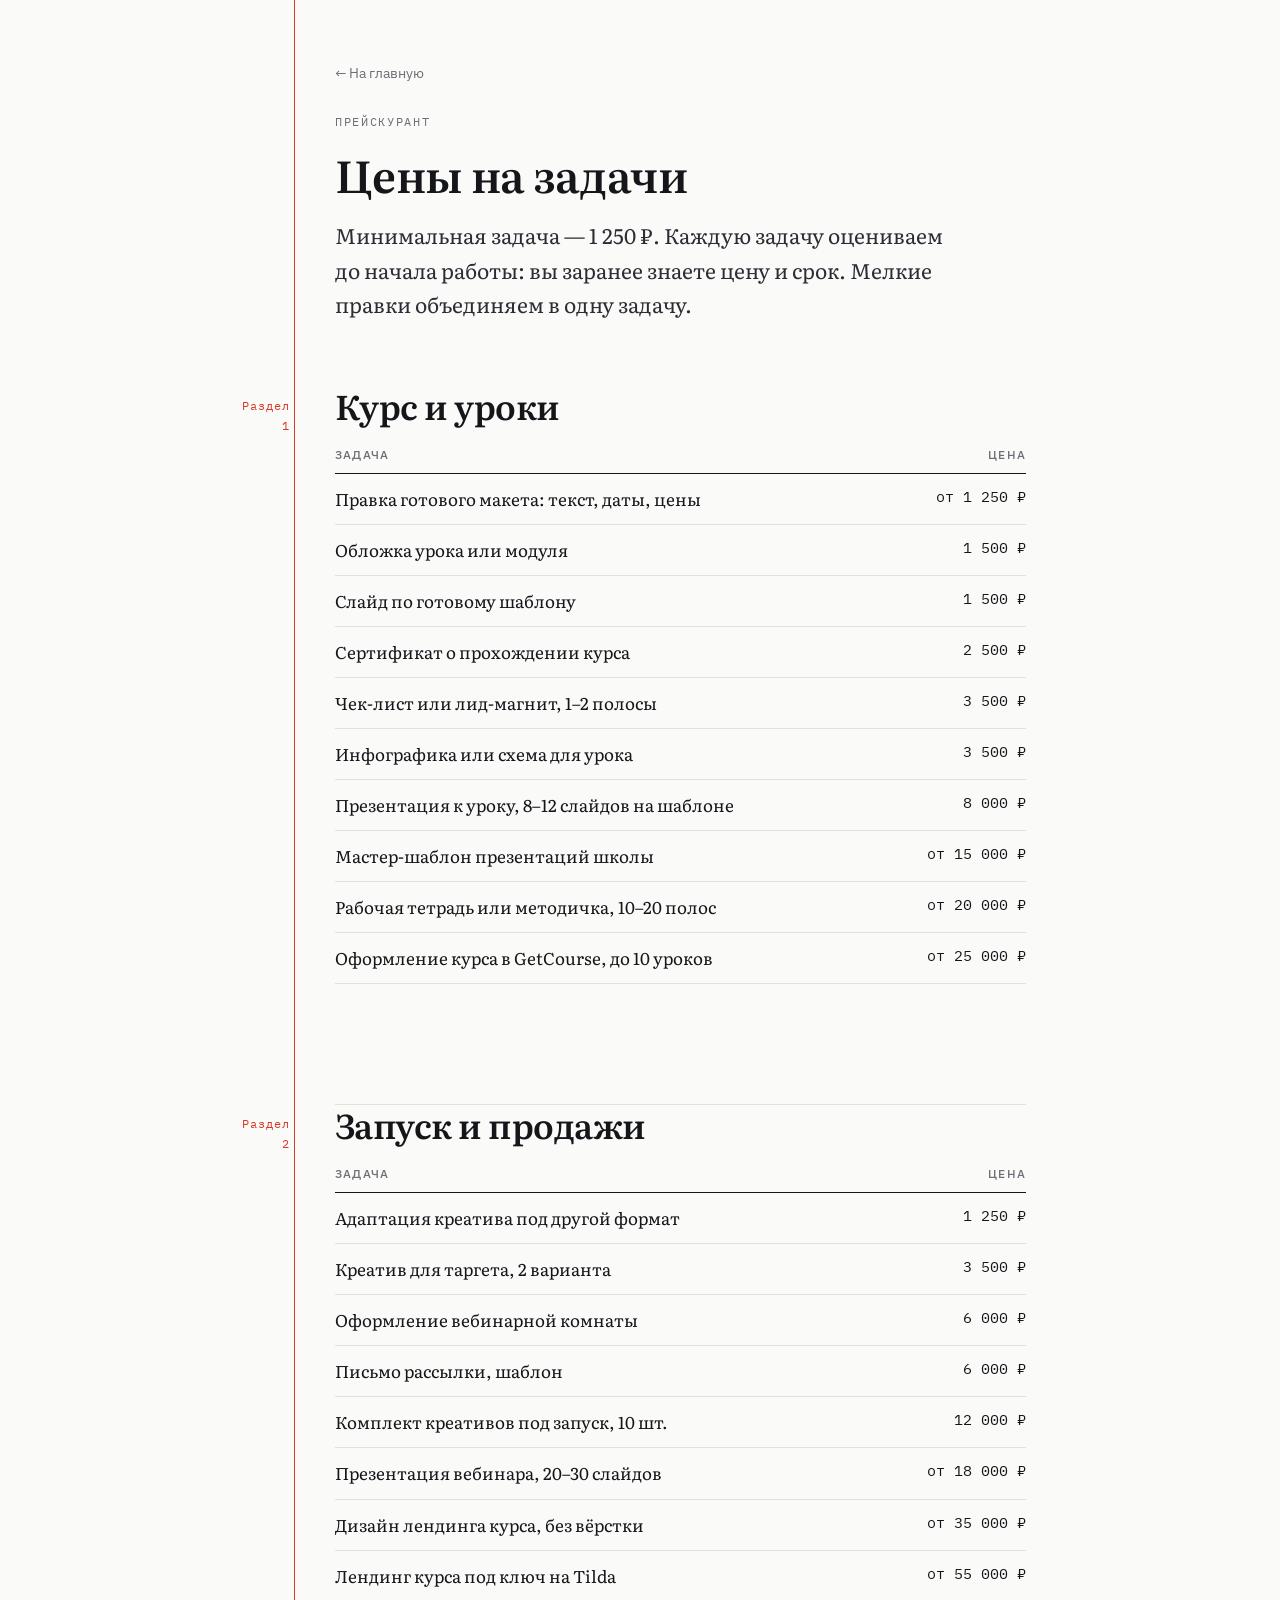
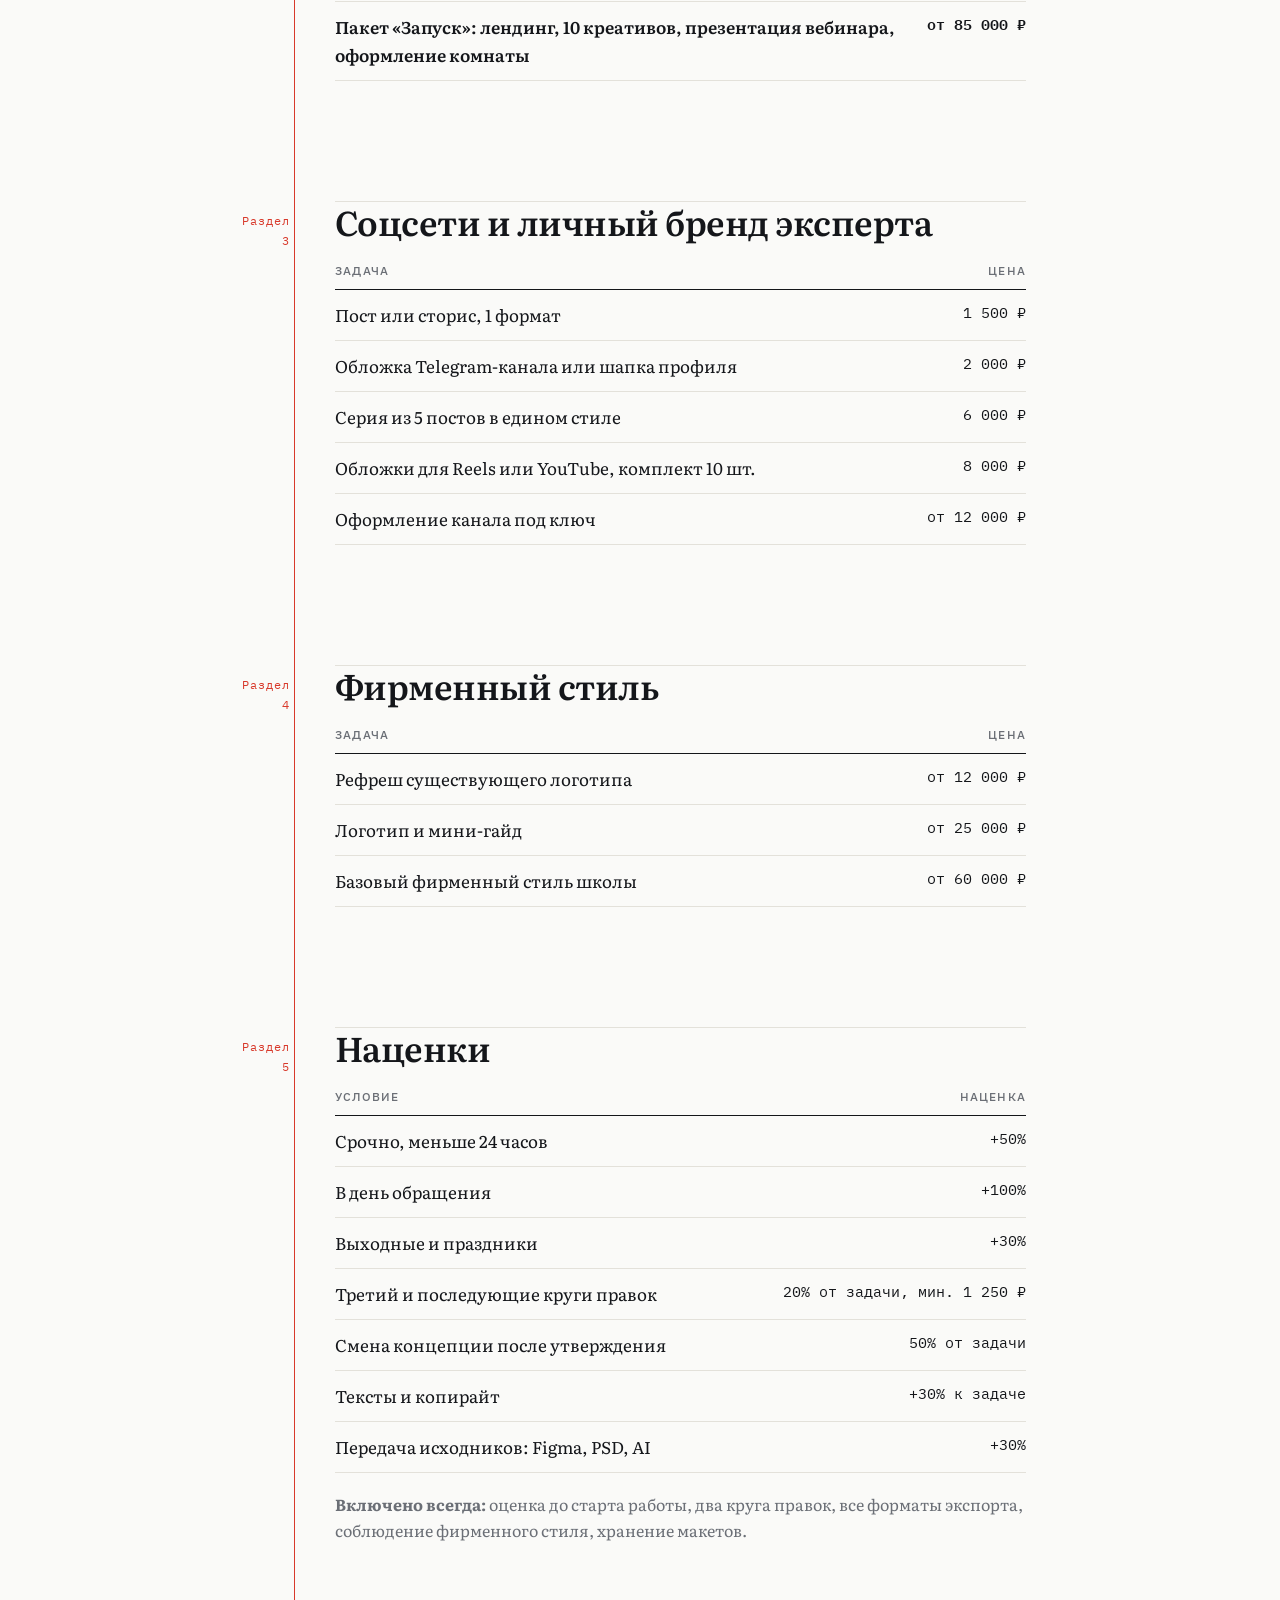
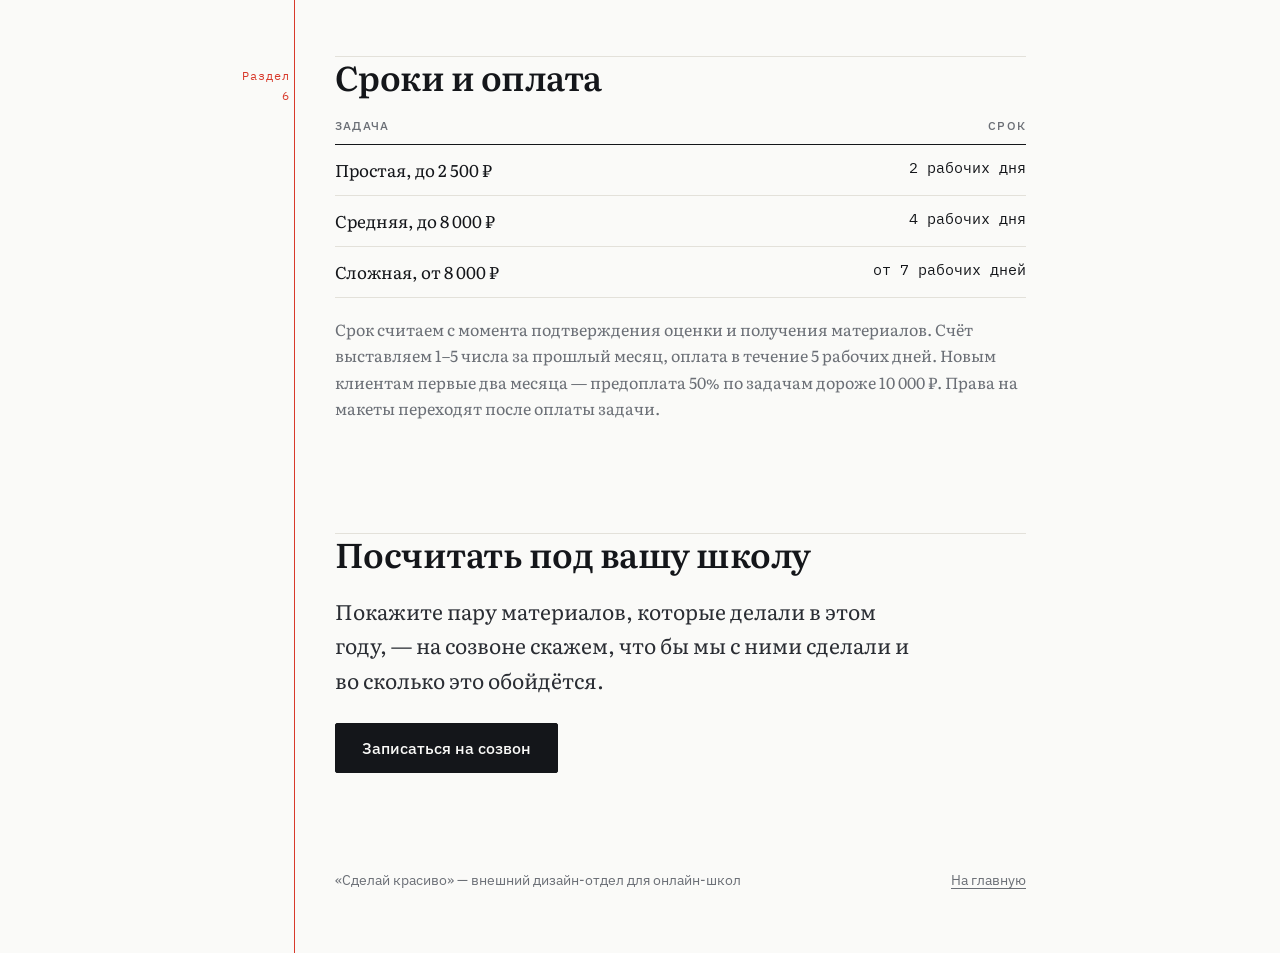
==== price.html @ 9205529d "Add files via upload" ====
<!DOCTYPE html>
<html lang="ru">
<head>
<meta charset="utf-8">
<meta name="viewport" content="width=device-width, initial-scale=1">
<title>Прейскурант — Сделай красиво</title>
<meta name="description" content="Цены на дизайн для онлайн-школ: уроки, презентации, креативы, лендинги, фирменный стиль. Задачи от 1250 ₽.">
<link rel="preconnect" href="https://fonts.googleapis.com">
<link rel="preconnect" href="https://fonts.gstatic.com" crossorigin>
<link href="https://fonts.googleapis.com/css2?family=Literata:opsz,wght@7..72,400;7..72,600&family=IBM+Plex+Mono:wght@400;500&family=IBM+Plex+Sans:wght@400;500&display=swap" rel="stylesheet">
<link rel="stylesheet" href="assets/css/style.css">
</head>
<body>

<main class="sheet">
<div class="sheet__inner">

  <header class="pricing-head">
    <a class="back" href="index.html">← На главную</a>
    <p class="eyebrow" style="margin-top:26px">Прейскурант</p>
    <h1 style="font-size:clamp(30px,5vw,44px)">Цены на задачи</h1>
    <p class="lead" style="max-width:52ch;margin-top:18px">
      Минимальная задача — 1 250 ₽. Каждую задачу оцениваем до начала работы:
      вы заранее знаете цену и срок. Мелкие правки объединяем в одну задачу.
    </p>
  </header>

  <section class="chapter">
    <div class="chapter__num">Раздел 1</div>
    <div class="chapter__head"><h2>Курс и уроки</h2></div>
    <table class="tbl">
      <thead><tr><th>Задача</th><th>Цена</th></tr></thead>
      <tbody>
        <tr><td>Правка готового макета: текст, даты, цены</td><td>от 1 250 ₽</td></tr>
        <tr><td>Обложка урока или модуля</td><td>1 500 ₽</td></tr>
        <tr><td>Слайд по готовому шаблону</td><td>1 500 ₽</td></tr>
        <tr><td>Сертификат о прохождении курса</td><td>2 500 ₽</td></tr>
        <tr><td>Чек-лист или лид-магнит, 1–2 полосы</td><td>3 500 ₽</td></tr>
        <tr><td>Инфографика или схема для урока</td><td>3 500 ₽</td></tr>
        <tr><td>Презентация к уроку, 8–12 слайдов на шаблоне</td><td>8 000 ₽</td></tr>
        <tr><td>Мастер-шаблон презентаций школы</td><td>от 15 000 ₽</td></tr>
        <tr><td>Рабочая тетрадь или методичка, 10–20 полос</td><td>от 20 000 ₽</td></tr>
        <tr><td>Оформление курса в GetCourse, до 10 уроков</td><td>от 25 000 ₽</td></tr>
      </tbody>
    </table>
  </section>

  <section class="chapter">
    <div class="chapter__num">Раздел 2</div>
    <div class="chapter__head"><h2>Запуск и продажи</h2></div>
    <table class="tbl">
      <thead><tr><th>Задача</th><th>Цена</th></tr></thead>
      <tbody>
        <tr><td>Адаптация креатива под другой формат</td><td>1 250 ₽</td></tr>
        <tr><td>Креатив для таргета, 2 варианта</td><td>3 500 ₽</td></tr>
        <tr><td>Оформление вебинарной комнаты</td><td>6 000 ₽</td></tr>
        <tr><td>Письмо рассылки, шаблон</td><td>6 000 ₽</td></tr>
        <tr><td>Комплект креативов под запуск, 10 шт.</td><td>12 000 ₽</td></tr>
        <tr><td>Презентация вебинара, 20–30 слайдов</td><td>от 18 000 ₽</td></tr>
        <tr><td>Дизайн лендинга курса, без вёрстки</td><td>от 35 000 ₽</td></tr>
        <tr><td>Лендинг курса под ключ на Tilda</td><td>от 55 000 ₽</td></tr>
        <tr class="accent"><td>Пакет «Запуск»: лендинг, 10 креативов, презентация вебинара, оформление комнаты</td><td>от 85 000 ₽</td></tr>
      </tbody>
    </table>
  </section>

  <section class="chapter">
    <div class="chapter__num">Раздел 3</div>
    <div class="chapter__head"><h2>Соцсети и личный бренд эксперта</h2></div>
    <table class="tbl">
      <thead><tr><th>Задача</th><th>Цена</th></tr></thead>
      <tbody>
        <tr><td>Пост или сторис, 1 формат</td><td>1 500 ₽</td></tr>
        <tr><td>Обложка Telegram-канала или шапка профиля</td><td>2 000 ₽</td></tr>
        <tr><td>Серия из 5 постов в едином стиле</td><td>6 000 ₽</td></tr>
        <tr><td>Обложки для Reels или YouTube, комплект 10 шт.</td><td>8 000 ₽</td></tr>
        <tr><td>Оформление канала под ключ</td><td>от 12 000 ₽</td></tr>
      </tbody>
    </table>
  </section>

  <section class="chapter">
    <div class="chapter__num">Раздел 4</div>
    <div class="chapter__head"><h2>Фирменный стиль</h2></div>
    <table class="tbl">
      <thead><tr><th>Задача</th><th>Цена</th></tr></thead>
      <tbody>
        <tr><td>Рефреш существующего логотипа</td><td>от 12 000 ₽</td></tr>
        <tr><td>Логотип и мини-гайд</td><td>от 25 000 ₽</td></tr>
        <tr><td>Базовый фирменный стиль школы</td><td>от 60 000 ₽</td></tr>
      </tbody>
    </table>
  </section>

  <section class="chapter">
    <div class="chapter__num">Раздел 5</div>
    <div class="chapter__head"><h2>Наценки</h2></div>
    <table class="tbl">
      <thead><tr><th>Условие</th><th>Наценка</th></tr></thead>
      <tbody>
        <tr><td>Срочно, меньше 24 часов</td><td>+50%</td></tr>
        <tr><td>В день обращения</td><td>+100%</td></tr>
        <tr><td>Выходные и праздники</td><td>+30%</td></tr>
        <tr><td>Третий и последующие круги правок</td><td>20% от задачи, мин. 1 250 ₽</td></tr>
        <tr><td>Смена концепции после утверждения</td><td>50% от задачи</td></tr>
        <tr><td>Тексты и копирайт</td><td>+30% к задаче</td></tr>
        <tr><td>Передача исходников: Figma, PSD, AI</td><td>+30%</td></tr>
      </tbody>
    </table>
    <p class="price-note" style="margin-top:18px">
      <strong>Включено всегда:</strong> оценка до старта работы, два круга правок,
      все форматы экспорта, соблюдение фирменного стиля, хранение макетов.
    </p>
  </section>

  <section class="chapter">
    <div class="chapter__num">Раздел 6</div>
    <div class="chapter__head"><h2>Сроки и оплата</h2></div>
    <table class="tbl">
      <thead><tr><th>Задача</th><th>Срок</th></tr></thead>
      <tbody>
        <tr><td>Простая, до 2 500 ₽</td><td>2 рабочих дня</td></tr>
        <tr><td>Средняя, до 8 000 ₽</td><td>4 рабочих дня</td></tr>
        <tr><td>Сложная, от 8 000 ₽</td><td>от 7 рабочих дней</td></tr>
      </tbody>
    </table>
    <p class="price-note" style="margin-top:18px">
      Срок считаем с момента подтверждения оценки и получения материалов.
      Счёт выставляем 1–5 числа за прошлый месяц, оплата в течение 5 рабочих дней.
      Новым клиентам первые два месяца — предоплата 50% по задачам дороже 10 000 ₽.
      Права на макеты переходят после оплаты задачи.
    </p>
  </section>

  <section class="chapter">
    <div class="chapter__head">
      <h2>Посчитать под вашу школу</h2>
      <p class="lead" style="margin:16px 0 26px;max-width:48ch">
        Покажите пару материалов, которые делали в этом году, — на созвоне скажем,
        что бы мы с ними сделали и во сколько это обойдётся.
      </p>
      <a class="btn" href="index.html#zapis">Записаться на созвон</a>
    </div>
  </section>

  <footer class="foot">
    <span>«Сделай красиво» — внешний дизайн-отдел для онлайн-школ</span>
    <span><a href="index.html">На главную</a></span>
  </footer>

</div>
</main>

<script src="assets/js/main.js"></script>
</body>
</html>
---- assets/css/style.css ----
/* «Сделай красиво» — внешний дизайн-отдел для онлайн-школ
   Визуальная идея: рабочая тетрадь. Красное поле слева, номера глав на полях,
   синяя ручка как акцент. Читается сверху вниз, как книжка. */

:root {
  --paper:      #FAFAF8;
  --paper-alt:  #F2F1EC;
  --ink:        #14161A;
  --graphite:   #6B6F76;
  --pen:        #1E3AD6;
  --margin-red: #D8392B;
  --rule:       #E3E1DA;

  --measure: 820px;
  --gutter: 64px;

  --f-book: "Literata", Georgia, "Times New Roman", serif;
  --f-ui:   "IBM Plex Sans", -apple-system, "Segoe UI", Roboto, sans-serif;
  --f-mono: "IBM Plex Mono", ui-monospace, "Courier New", monospace;
}

*, *::before, *::after { box-sizing: border-box; }

html { scroll-behavior: smooth; }

body {
  margin: 0;
  background: var(--paper);
  color: var(--ink);
  font-family: var(--f-book);
  font-size: 18px;
  line-height: 1.65;
  -webkit-font-smoothing: antialiased;
}

img { max-width: 100%; display: block; }

a { color: var(--pen); text-underline-offset: 3px; }

/* ---------- Каркас: поле тетради ---------- */

.wrap {
  max-width: var(--measure);
  margin: 0 auto;
  padding: 0 24px;
}

.sheet {
  max-width: var(--measure);
  margin: 0 auto;
  padding-left: var(--gutter);
  padding-right: 24px;
}

.sheet__inner {
  border-left: 1px solid var(--margin-red);
  padding: 0 0 0 40px;
  position: relative;
}

.chapter { padding: 56px 0; position: relative; }
.chapter + .chapter .chapter__head { border-top: 1px solid var(--rule); padding-top: 0; }

.chapter__num {
  position: absolute;
  left: -105px;
  width: 60px;
  text-align: right;
  font-family: var(--f-mono);
  font-size: 12px;
  letter-spacing: .08em;
  color: var(--margin-red);
  padding-top: 10px;
}

/* ---------- Типографика ---------- */

h1, h2, h3 { font-weight: 600; line-height: 1.15; margin: 0; letter-spacing: -.015em; }

h1 { font-size: clamp(34px, 6vw, 54px); }
h2 { font-size: clamp(26px, 4vw, 34px); margin-bottom: 20px; }
h3 { font-size: 20px; margin-bottom: 6px; }

p { margin: 0 0 16px; }
p:last-child { margin-bottom: 0; }

.eyebrow {
  font-family: var(--f-mono);
  font-size: 12px;
  letter-spacing: .14em;
  text-transform: uppercase;
  color: var(--graphite);
  margin: 0 0 18px;
}

.lead { font-size: 21px; color: #2A2D33; }
.muted { color: var(--graphite); }
.small { font-size: 15px; }

.pen { color: var(--pen); }

/* подчёркивание «от руки» */
.underline {
  background-image: linear-gradient(transparent 62%, rgba(30,58,214,.22) 62%, rgba(30,58,214,.22) 92%, transparent 92%);
  padding: 0 2px;
}

/* ---------- Обложка ---------- */

.cover { padding: 84px 0 64px; }

.cover h1 { margin-bottom: 24px; max-width: 19ch; }
.cover .lead { max-width: 46ch; margin-bottom: 32px; }

.stamp {
  display: inline-block;
  font-family: var(--f-ui);
  font-size: 14px;
  font-weight: 500;
  color: var(--margin-red);
  border: 1px solid var(--margin-red);
  border-radius: 2px;
  padding: 6px 12px;
  transform: rotate(-1.2deg);
  margin-bottom: 28px;
}

.cover__actions { display: flex; flex-wrap: wrap; gap: 14px; align-items: center; }

/* ---------- Кнопки ---------- */

.btn {
  display: inline-block;
  font-family: var(--f-ui);
  font-size: 16px;
  font-weight: 500;
  line-height: 1;
  padding: 16px 26px;
  border-radius: 2px;
  border: 1px solid var(--ink);
  background: var(--ink);
  color: var(--paper);
  text-decoration: none;
  cursor: pointer;
  transition: transform .12s ease, background .12s ease, color .12s ease;
}
.btn:hover { transform: translateY(-1px); background: var(--pen); border-color: var(--pen); }

.btn--ghost { background: transparent; color: var(--ink); border-color: var(--rule); }
.btn--ghost:hover { background: transparent; color: var(--pen); border-color: var(--pen); }

.btn--wide { width: 100%; text-align: center; }

/* ---------- Боль ---------- */

.pains { list-style: none; margin: 0; padding: 0; }
.pains li {
  padding: 14px 0 14px 30px;
  border-bottom: 1px solid var(--rule);
  position: relative;
  font-size: 19px;
}
.pains li::before {
  content: "—";
  position: absolute;
  left: 0;
  color: var(--margin-red);
}
.pains li:last-child { border-bottom: none; }

.aside {
  margin-top: 28px;
  padding: 20px 22px;
  background: var(--paper-alt);
  border-radius: 3px;
  font-size: 17px;
}

/* ---------- Как работаем ---------- */

.steps { list-style: none; margin: 0; padding: 0; counter-reset: s; }
.steps li {
  counter-increment: s;
  position: relative;
  padding: 0 0 26px 46px;
}
.steps li::before {
  content: counter(s);
  position: absolute;
  left: 0;
  top: 1px;
  width: 28px; height: 28px;
  border: 1px solid var(--pen);
  border-radius: 50%;
  color: var(--pen);
  font-family: var(--f-mono);
  font-size: 13px;
  display: grid;
  place-items: center;
}
.steps li:last-child { padding-bottom: 0; }
.steps p { font-size: 17px; color: var(--graphite); margin: 0; }

/* ---------- Что делаем ---------- */

.cols { display: grid; grid-template-columns: repeat(2, 1fr); gap: 28px 36px; }
.cols h3 { font-family: var(--f-ui); font-size: 15px; letter-spacing: .02em; text-transform: uppercase; color: var(--margin-red); margin-bottom: 8px; }
.cols p { font-size: 17px; color: #33363C; }

/* ---------- Кейсы ---------- */

.cases { display: grid; grid-template-columns: repeat(3, 1fr); gap: 22px; }
.case {
  border: 1px solid var(--rule);
  border-radius: 3px;
  overflow: hidden;
  background: #fff;
}
.case__img {
  aspect-ratio: 4 / 3;
  background: var(--paper-alt);
  display: grid;
  place-items: center;
  color: var(--graphite);
  font-family: var(--f-mono);
  font-size: 11px;
  letter-spacing: .1em;
}
.case__body { padding: 16px 18px 20px; }
.case__body h3 { font-size: 17px; }
.case__body p { font-size: 15px; color: var(--graphite); margin: 0; }

/* ---------- Цены ---------- */

.price-list { margin: 0 0 26px; padding: 0; list-style: none; }
.price-list li {
  display: flex;
  align-items: baseline;
  gap: 10px;
  padding: 12px 0;
  border-bottom: 1px dotted var(--rule);
  font-size: 18px;
}
.price-list .dots { flex: 1; border-bottom: 1px dotted #C9C7C0; transform: translateY(-4px); }
.price-list .val { font-family: var(--f-mono); font-size: 15px; white-space: nowrap; }

.price-note { font-size: 16px; color: var(--graphite); margin-bottom: 24px; }

/* ---------- Форма ---------- */

.form { max-width: 520px; }
.field { margin-bottom: 18px; }
.field label {
  display: block;
  font-family: var(--f-ui);
  font-size: 13px;
  letter-spacing: .04em;
  text-transform: uppercase;
  color: var(--graphite);
  margin-bottom: 6px;
}
.field input, .field textarea {
  width: 100%;
  font-family: var(--f-book);
  font-size: 17px;
  color: var(--ink);
  background: transparent;
  border: none;
  border-bottom: 1px solid #C9C7C0;
  padding: 8px 2px;
  border-radius: 0;
}
.field textarea { resize: vertical; min-height: 76px; }
.field input:focus, .field textarea:focus {
  outline: none;
  border-bottom-color: var(--pen);
}

.form__note { font-size: 15px; color: var(--graphite); margin-top: 14px; }
.form__status { font-size: 16px; margin-top: 14px; min-height: 24px; }
.form__status.is-ok { color: var(--pen); }
.form__status.is-err { color: var(--margin-red); }

/* ---------- Подвал ---------- */

.foot {
  padding: 40px 0 60px;
  font-family: var(--f-ui);
  font-size: 14px;
  color: var(--graphite);
  display: flex;
  flex-wrap: wrap;
  gap: 16px;
  justify-content: space-between;
}
.foot a { color: var(--graphite); }

/* ---------- Страница прайса ---------- */

.back {
  font-family: var(--f-ui);
  font-size: 14px;
  text-decoration: none;
  color: var(--graphite);
}
.back:hover { color: var(--pen); }

.pricing-head { padding: 56px 0 8px; }

.tbl { width: 100%; border-collapse: collapse; margin-bottom: 8px; }
.tbl th {
  text-align: left;
  font-family: var(--f-ui);
  font-size: 12px;
  letter-spacing: .1em;
  text-transform: uppercase;
  color: var(--graphite);
  font-weight: 500;
  padding: 0 0 8px;
  border-bottom: 1px solid var(--ink);
}
.tbl th:last-child, .tbl td:last-child { text-align: right; white-space: nowrap; }
.tbl td {
  padding: 11px 0;
  border-bottom: 1px solid var(--rule);
  font-size: 17px;
  vertical-align: top;
}
.tbl td:last-child { font-family: var(--f-mono); font-size: 15px; padding-left: 20px; }
.tbl tr.accent td { font-weight: 600; }

/* ---------- Появление при прокрутке ---------- */

.reveal { opacity: 0; transform: translateY(14px); transition: opacity .5s ease, transform .5s ease; }
.reveal.is-in { opacity: 1; transform: none; }

/* ---------- Адаптив ---------- */

@media (max-width: 760px) {
  body { font-size: 17px; }
  .sheet { padding-left: 20px; padding-right: 20px; }
  .sheet__inner { padding-left: 18px; }
  .chapter { padding: 40px 0; }
  .chapter__num { position: static; text-align: left; width: auto; padding: 0 0 10px; }
  .cols { grid-template-columns: 1fr; }
  .cases { grid-template-columns: 1fr; }
  .cover { padding: 56px 0 40px; }
  .cover h1 { max-width: none; }
  .btn { width: 100%; text-align: center; }
  .cover__actions { flex-direction: column; align-items: stretch; }
}

@media (prefers-reduced-motion: reduce) {
  html { scroll-behavior: auto; }
  .reveal { opacity: 1; transform: none; transition: none; }
  .btn { transition: none; }
}

:focus-visible { outline: 2px solid var(--pen); outline-offset: 3px; }
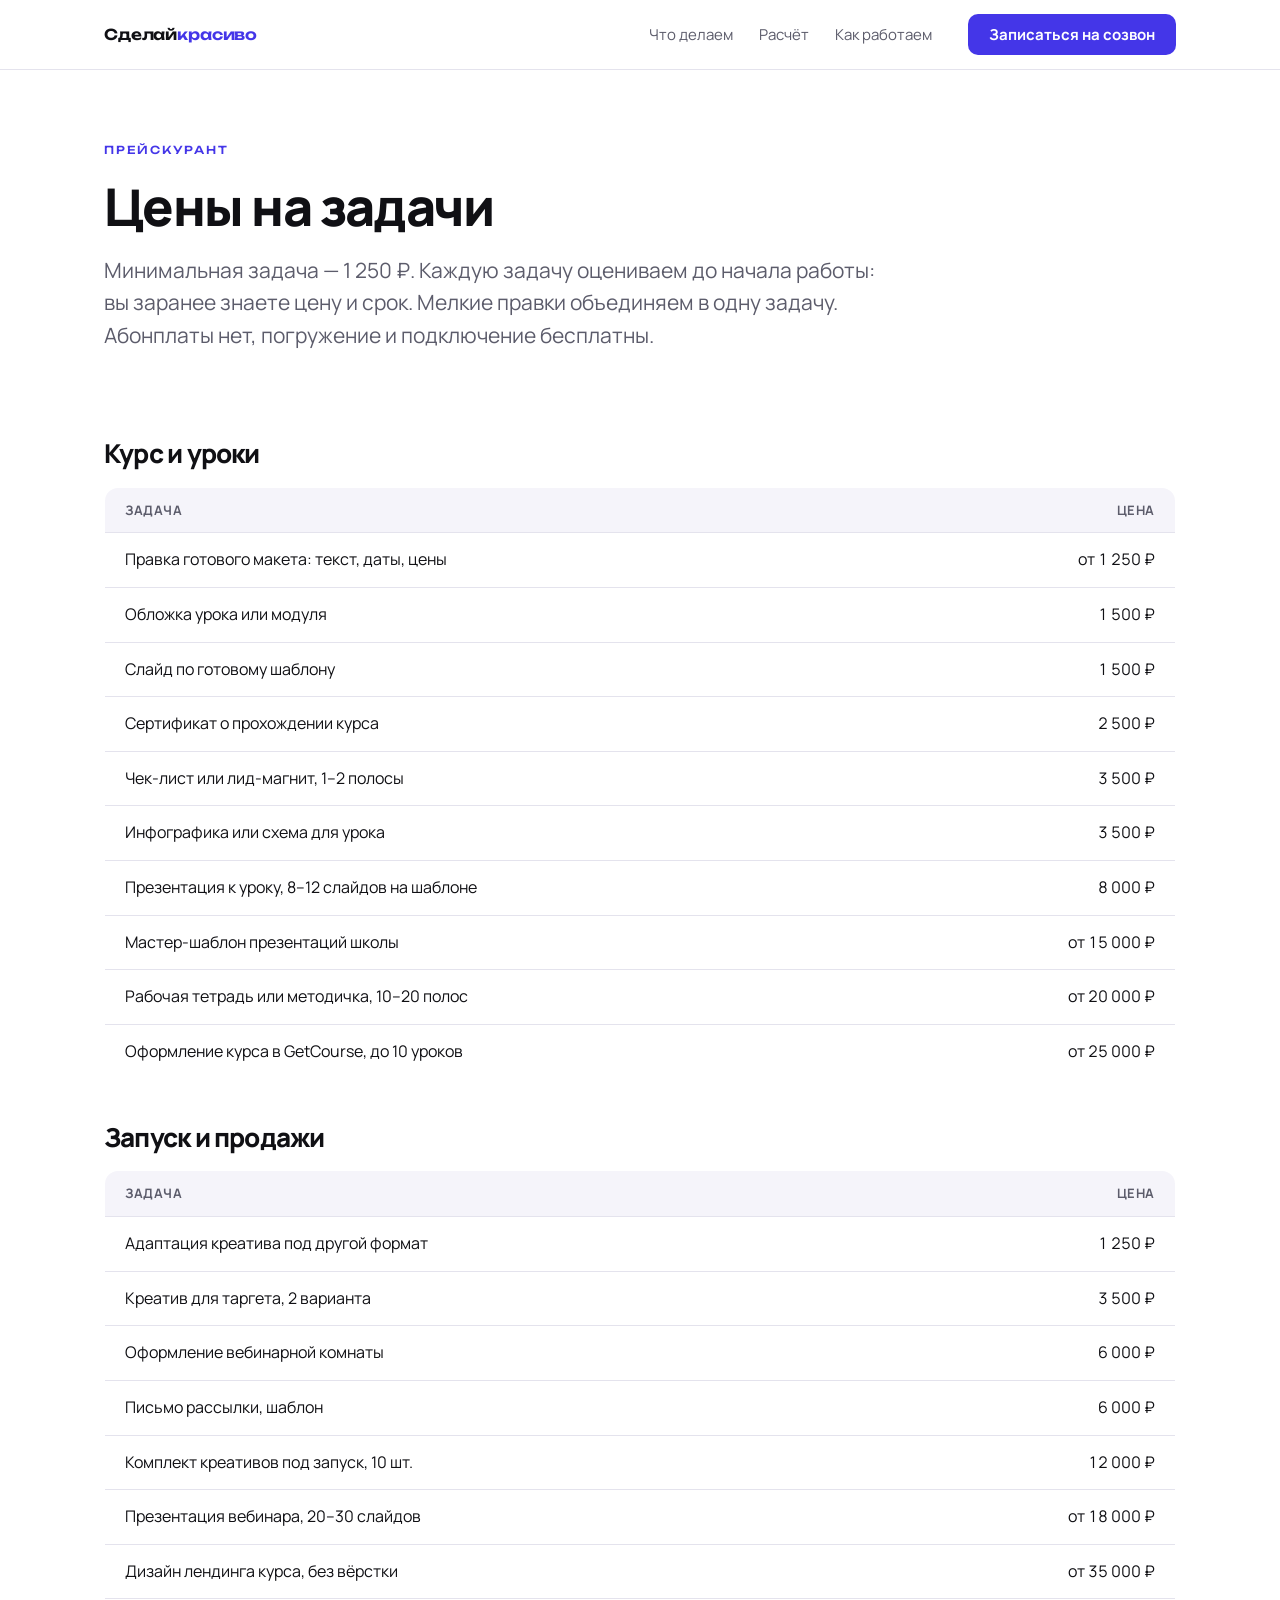
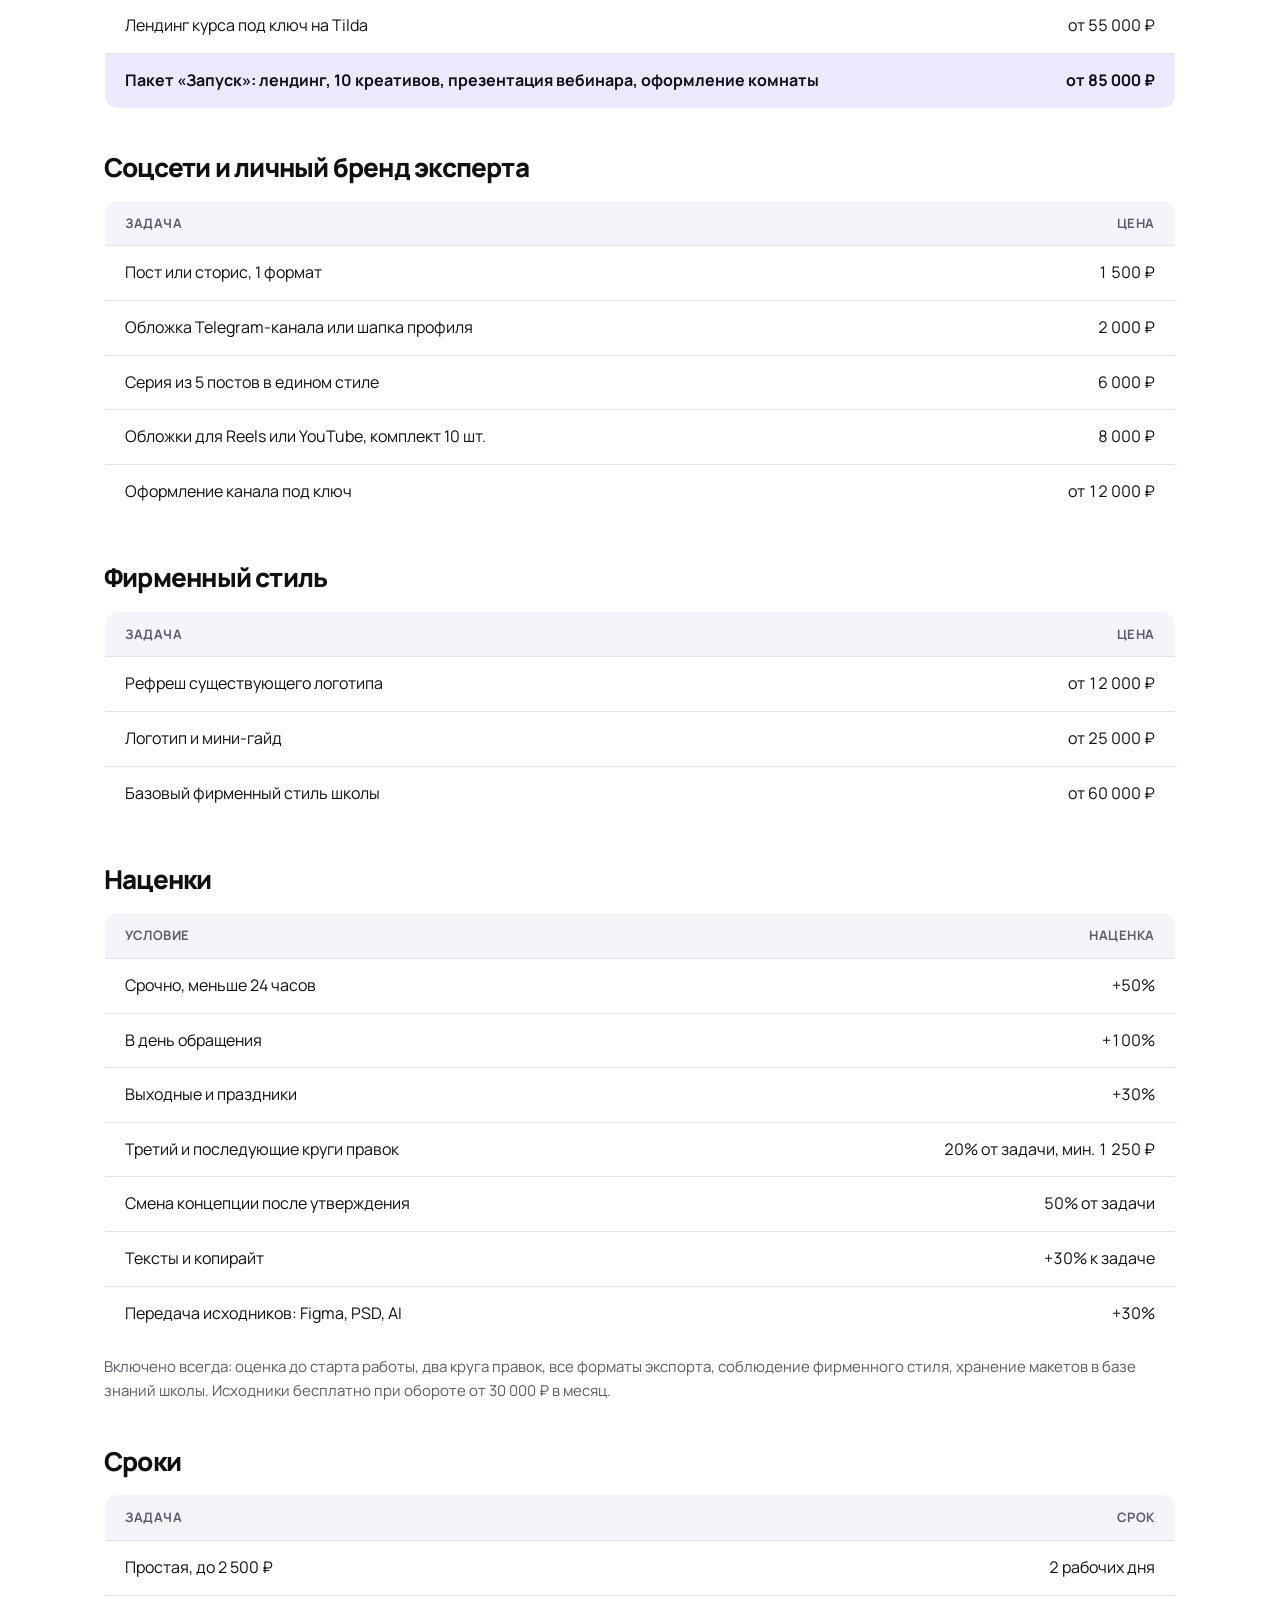
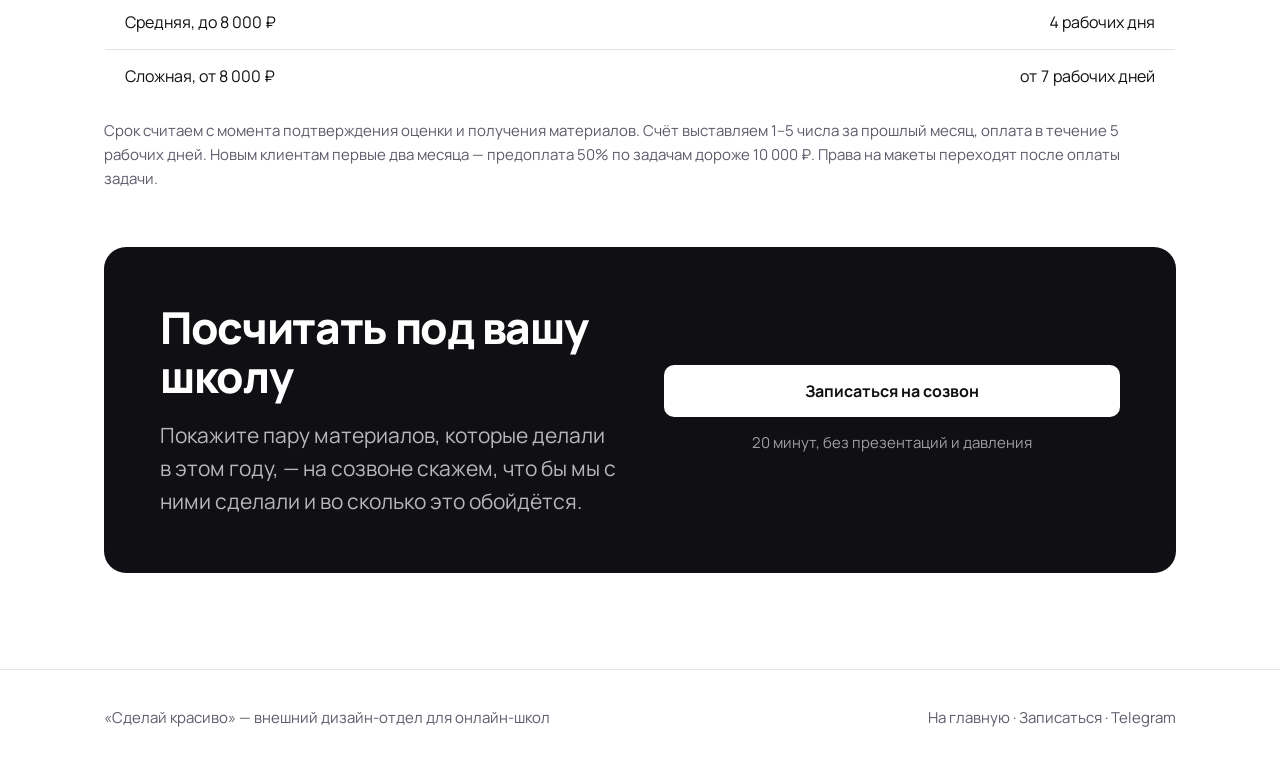
==== commit 49a07bb3: "Add files via upload" ====
--- a/price.html
+++ b/price.html
@@ -4,152 +4,173 @@
 <meta charset="utf-8">
 <meta name="viewport" content="width=device-width, initial-scale=1">
 <title>Прейскурант — Сделай красиво</title>
-<meta name="description" content="Цены на дизайн для онлайн-школ: уроки, презентации, креативы, лендинги, фирменный стиль. Задачи от 1250 ₽.">
+<meta name="description" content="Цены на дизайн для онлайн-школ: уроки и презентации, запуск и продажи, соцсети, фирменный стиль. Задачи от 1250 ₽, без абонплаты.">
+<meta name="theme-color" content="#4436E8">
 <link rel="preconnect" href="https://fonts.googleapis.com">
 <link rel="preconnect" href="https://fonts.gstatic.com" crossorigin>
-<link href="https://fonts.googleapis.com/css2?family=Literata:opsz,wght@7..72,400;7..72,600&family=IBM+Plex+Mono:wght@400;500&family=IBM+Plex+Sans:wght@400;500&display=swap" rel="stylesheet">
+<link href="https://fonts.googleapis.com/css2?family=Manrope:wght@400;500;700;800&family=Unbounded:wght@500;600&display=swap" rel="stylesheet">
 <link rel="stylesheet" href="assets/css/style.css">
 </head>
 <body>
 
-<main class="sheet">
-<div class="sheet__inner">
+<nav class="nav">
+  <div class="nav__in">
+    <a class="logo" href="index.html">Сделай<span>красиво</span></a>
+    <div class="nav__links">
+      <a href="index.html#chto">Что делаем</a>
+      <a href="index.html#raschet">Расчёт</a>
+      <a href="index.html#kak">Как работаем</a>
+    </div>
+    <a class="btn btn--sm" href="index.html#zayavka">Записаться на созвон</a>
+  </div>
+</nav>
 
-  <header class="pricing-head">
-    <a class="back" href="index.html">← На главную</a>
-    <p class="eyebrow" style="margin-top:26px">Прейскурант</p>
-    <h1 style="font-size:clamp(30px,5vw,44px)">Цены на задачи</h1>
-    <p class="lead" style="max-width:52ch;margin-top:18px">
-      Минимальная задача — 1 250 ₽. Каждую задачу оцениваем до начала работы:
-      вы заранее знаете цену и срок. Мелкие правки объединяем в одну задачу.
+<header class="pricing-hero">
+  <div class="wrap">
+    <span class="eyebrow">Прейскурант</span>
+    <h1>Цены на задачи</h1>
+    <p class="lead" style="max-width:60ch">
+      Минимальная задача — 1 250 ₽. Каждую задачу оцениваем до начала работы: вы заранее
+      знаете цену и срок. Мелкие правки объединяем в одну задачу. Абонплаты нет,
+      погружение и подключение бесплатны.
     </p>
-  </header>
+  </div>
+</header>
 
-  <section class="chapter">
-    <div class="chapter__num">Раздел 1</div>
-    <div class="chapter__head"><h2>Курс и уроки</h2></div>
-    <table class="tbl">
-      <thead><tr><th>Задача</th><th>Цена</th></tr></thead>
-      <tbody>
-        <tr><td>Правка готового макета: текст, даты, цены</td><td>от 1 250 ₽</td></tr>
-        <tr><td>Обложка урока или модуля</td><td>1 500 ₽</td></tr>
-        <tr><td>Слайд по готовому шаблону</td><td>1 500 ₽</td></tr>
-        <tr><td>Сертификат о прохождении курса</td><td>2 500 ₽</td></tr>
-        <tr><td>Чек-лист или лид-магнит, 1–2 полосы</td><td>3 500 ₽</td></tr>
-        <tr><td>Инфографика или схема для урока</td><td>3 500 ₽</td></tr>
-        <tr><td>Презентация к уроку, 8–12 слайдов на шаблоне</td><td>8 000 ₽</td></tr>
-        <tr><td>Мастер-шаблон презентаций школы</td><td>от 15 000 ₽</td></tr>
-        <tr><td>Рабочая тетрадь или методичка, 10–20 полос</td><td>от 20 000 ₽</td></tr>
-        <tr><td>Оформление курса в GetCourse, до 10 уроков</td><td>от 25 000 ₽</td></tr>
-      </tbody>
-    </table>
-  </section>
+<main class="section" style="padding-top:48px">
+  <div class="wrap">
 
-  <section class="chapter">
-    <div class="chapter__num">Раздел 2</div>
-    <div class="chapter__head"><h2>Запуск и продажи</h2></div>
-    <table class="tbl">
-      <thead><tr><th>Задача</th><th>Цена</th></tr></thead>
-      <tbody>
-        <tr><td>Адаптация креатива под другой формат</td><td>1 250 ₽</td></tr>
-        <tr><td>Креатив для таргета, 2 варианта</td><td>3 500 ₽</td></tr>
-        <tr><td>Оформление вебинарной комнаты</td><td>6 000 ₽</td></tr>
-        <tr><td>Письмо рассылки, шаблон</td><td>6 000 ₽</td></tr>
-        <tr><td>Комплект креативов под запуск, 10 шт.</td><td>12 000 ₽</td></tr>
-        <tr><td>Презентация вебинара, 20–30 слайдов</td><td>от 18 000 ₽</td></tr>
-        <tr><td>Дизайн лендинга курса, без вёрстки</td><td>от 35 000 ₽</td></tr>
-        <tr><td>Лендинг курса под ключ на Tilda</td><td>от 55 000 ₽</td></tr>
-        <tr class="accent"><td>Пакет «Запуск»: лендинг, 10 креативов, презентация вебинара, оформление комнаты</td><td>от 85 000 ₽</td></tr>
-      </tbody>
-    </table>
-  </section>
+    <div class="tbl-block">
+      <h2>Курс и уроки</h2>
+      <table class="tbl">
+        <thead><tr><th>Задача</th><th>Цена</th></tr></thead>
+        <tbody>
+          <tr><td>Правка готового макета: текст, даты, цены</td><td>от 1 250 ₽</td></tr>
+          <tr><td>Обложка урока или модуля</td><td>1 500 ₽</td></tr>
+          <tr><td>Слайд по готовому шаблону</td><td>1 500 ₽</td></tr>
+          <tr><td>Сертификат о прохождении курса</td><td>2 500 ₽</td></tr>
+          <tr><td>Чек-лист или лид-магнит, 1–2 полосы</td><td>3 500 ₽</td></tr>
+          <tr><td>Инфографика или схема для урока</td><td>3 500 ₽</td></tr>
+          <tr><td>Презентация к уроку, 8–12 слайдов на шаблоне</td><td>8 000 ₽</td></tr>
+          <tr><td>Мастер-шаблон презентаций школы</td><td>от 15 000 ₽</td></tr>
+          <tr><td>Рабочая тетрадь или методичка, 10–20 полос</td><td>от 20 000 ₽</td></tr>
+          <tr><td>Оформление курса в GetCourse, до 10 уроков</td><td>от 25 000 ₽</td></tr>
+        </tbody>
+      </table>
+    </div>
 
-  <section class="chapter">
-    <div class="chapter__num">Раздел 3</div>
-    <div class="chapter__head"><h2>Соцсети и личный бренд эксперта</h2></div>
-    <table class="tbl">
-      <thead><tr><th>Задача</th><th>Цена</th></tr></thead>
-      <tbody>
-        <tr><td>Пост или сторис, 1 формат</td><td>1 500 ₽</td></tr>
-        <tr><td>Обложка Telegram-канала или шапка профиля</td><td>2 000 ₽</td></tr>
-        <tr><td>Серия из 5 постов в едином стиле</td><td>6 000 ₽</td></tr>
-        <tr><td>Обложки для Reels или YouTube, комплект 10 шт.</td><td>8 000 ₽</td></tr>
-        <tr><td>Оформление канала под ключ</td><td>от 12 000 ₽</td></tr>
-      </tbody>
-    </table>
-  </section>
+    <div class="tbl-block">
+      <h2>Запуск и продажи</h2>
+      <table class="tbl">
+        <thead><tr><th>Задача</th><th>Цена</th></tr></thead>
+        <tbody>
+          <tr><td>Адаптация креатива под другой формат</td><td>1 250 ₽</td></tr>
+          <tr><td>Креатив для таргета, 2 варианта</td><td>3 500 ₽</td></tr>
+          <tr><td>Оформление вебинарной комнаты</td><td>6 000 ₽</td></tr>
+          <tr><td>Письмо рассылки, шаблон</td><td>6 000 ₽</td></tr>
+          <tr><td>Комплект креативов под запуск, 10 шт.</td><td>12 000 ₽</td></tr>
+          <tr><td>Презентация вебинара, 20–30 слайдов</td><td>от 18 000 ₽</td></tr>
+          <tr><td>Дизайн лендинга курса, без вёрстки</td><td>от 35 000 ₽</td></tr>
+          <tr><td>Лендинг курса под ключ на Tilda</td><td>от 55 000 ₽</td></tr>
+          <tr class="accent"><td>Пакет «Запуск»: лендинг, 10 креативов, презентация вебинара, оформление комнаты</td><td>от 85 000 ₽</td></tr>
+        </tbody>
+      </table>
+    </div>
 
-  <section class="chapter">
-    <div class="chapter__num">Раздел 4</div>
-    <div class="chapter__head"><h2>Фирменный стиль</h2></div>
-    <table class="tbl">
-      <thead><tr><th>Задача</th><th>Цена</th></tr></thead>
-      <tbody>
-        <tr><td>Рефреш существующего логотипа</td><td>от 12 000 ₽</td></tr>
-        <tr><td>Логотип и мини-гайд</td><td>от 25 000 ₽</td></tr>
-        <tr><td>Базовый фирменный стиль школы</td><td>от 60 000 ₽</td></tr>
-      </tbody>
-    </table>
-  </section>
+    <div class="tbl-block">
+      <h2>Соцсети и личный бренд эксперта</h2>
+      <table class="tbl">
+        <thead><tr><th>Задача</th><th>Цена</th></tr></thead>
+        <tbody>
+          <tr><td>Пост или сторис, 1 формат</td><td>1 500 ₽</td></tr>
+          <tr><td>Обложка Telegram-канала или шапка профиля</td><td>2 000 ₽</td></tr>
+          <tr><td>Серия из 5 постов в едином стиле</td><td>6 000 ₽</td></tr>
+          <tr><td>Обложки для Reels или YouTube, комплект 10 шт.</td><td>8 000 ₽</td></tr>
+          <tr><td>Оформление канала под ключ</td><td>от 12 000 ₽</td></tr>
+        </tbody>
+      </table>
+    </div>
 
-  <section class="chapter">
-    <div class="chapter__num">Раздел 5</div>
-    <div class="chapter__head"><h2>Наценки</h2></div>
-    <table class="tbl">
-      <thead><tr><th>Условие</th><th>Наценка</th></tr></thead>
-      <tbody>
-        <tr><td>Срочно, меньше 24 часов</td><td>+50%</td></tr>
-        <tr><td>В день обращения</td><td>+100%</td></tr>
-        <tr><td>Выходные и праздники</td><td>+30%</td></tr>
-        <tr><td>Третий и последующие круги правок</td><td>20% от задачи, мин. 1 250 ₽</td></tr>
-        <tr><td>Смена концепции после утверждения</td><td>50% от задачи</td></tr>
-        <tr><td>Тексты и копирайт</td><td>+30% к задаче</td></tr>
-        <tr><td>Передача исходников: Figma, PSD, AI</td><td>+30%</td></tr>
-      </tbody>
-    </table>
-    <p class="price-note" style="margin-top:18px">
-      <strong>Включено всегда:</strong> оценка до старта работы, два круга правок,
-      все форматы экспорта, соблюдение фирменного стиля, хранение макетов.
-    </p>
-  </section>
+    <div class="tbl-block">
+      <h2>Фирменный стиль</h2>
+      <table class="tbl">
+        <thead><tr><th>Задача</th><th>Цена</th></tr></thead>
+        <tbody>
+          <tr><td>Рефреш существующего логотипа</td><td>от 12 000 ₽</td></tr>
+          <tr><td>Логотип и мини-гайд</td><td>от 25 000 ₽</td></tr>
+          <tr><td>Базовый фирменный стиль школы</td><td>от 60 000 ₽</td></tr>
+        </tbody>
+      </table>
+    </div>
 
-  <section class="chapter">
-    <div class="chapter__num">Раздел 6</div>
-    <div class="chapter__head"><h2>Сроки и оплата</h2></div>
-    <table class="tbl">
-      <thead><tr><th>Задача</th><th>Срок</th></tr></thead>
-      <tbody>
-        <tr><td>Простая, до 2 500 ₽</td><td>2 рабочих дня</td></tr>
-        <tr><td>Средняя, до 8 000 ₽</td><td>4 рабочих дня</td></tr>
-        <tr><td>Сложная, от 8 000 ₽</td><td>от 7 рабочих дней</td></tr>
-      </tbody>
-    </table>
-    <p class="price-note" style="margin-top:18px">
-      Срок считаем с момента подтверждения оценки и получения материалов.
-      Счёт выставляем 1–5 числа за прошлый месяц, оплата в течение 5 рабочих дней.
-      Новым клиентам первые два месяца — предоплата 50% по задачам дороже 10 000 ₽.
-      Права на макеты переходят после оплаты задачи.
-    </p>
-  </section>
+    <div class="tbl-block">
+      <h2>Наценки</h2>
+      <table class="tbl">
+        <thead><tr><th>Условие</th><th>Наценка</th></tr></thead>
+        <tbody>
+          <tr><td>Срочно, меньше 24 часов</td><td>+50%</td></tr>
+          <tr><td>В день обращения</td><td>+100%</td></tr>
+          <tr><td>Выходные и праздники</td><td>+30%</td></tr>
+          <tr><td>Третий и последующие круги правок</td><td>20% от задачи, мин. 1 250 ₽</td></tr>
+          <tr><td>Смена концепции после утверждения</td><td>50% от задачи</td></tr>
+          <tr><td>Тексты и копирайт</td><td>+30% к задаче</td></tr>
+          <tr><td>Передача исходников: Figma, PSD, AI</td><td>+30%</td></tr>
+        </tbody>
+      </table>
+      <p class="small muted" style="margin-top:14px">
+        Включено всегда: оценка до старта работы, два круга правок, все форматы экспорта,
+        соблюдение фирменного стиля, хранение макетов в базе знаний школы.
+        Исходники бесплатно при обороте от 30 000 ₽ в месяц.
+      </p>
+    </div>
 
-  <section class="chapter">
-    <div class="chapter__head">
-      <h2>Посчитать под вашу школу</h2>
-      <p class="lead" style="margin:16px 0 26px;max-width:48ch">
-        Покажите пару материалов, которые делали в этом году, — на созвоне скажем,
-        что бы мы с ними сделали и во сколько это обойдётся.
+    <div class="tbl-block">
+      <h2>Сроки</h2>
+      <table class="tbl">
+        <thead><tr><th>Задача</th><th>Срок</th></tr></thead>
+        <tbody>
+          <tr><td>Простая, до 2 500 ₽</td><td>2 рабочих дня</td></tr>
+          <tr><td>Средняя, до 8 000 ₽</td><td>4 рабочих дня</td></tr>
+          <tr><td>Сложная, от 8 000 ₽</td><td>от 7 рабочих дней</td></tr>
+        </tbody>
+      </table>
+      <p class="small muted" style="margin-top:14px">
+        Срок считаем с момента подтверждения оценки и получения материалов.
+        Счёт выставляем 1–5 числа за прошлый месяц, оплата в течение 5 рабочих дней.
+        Новым клиентам первые два месяца — предоплата 50% по задачам дороже 10 000 ₽.
+        Права на макеты переходят после оплаты задачи.
       </p>
-      <a class="btn" href="index.html#zapis">Записаться на созвон</a>
     </div>
-  </section>
 
-  <footer class="foot">
+    <div class="cta" style="margin-top:56px">
+      <div>
+        <h2>Посчитать под вашу школу</h2>
+        <p class="lead">
+          Покажите пару материалов, которые делали в этом году, — на созвоне скажем,
+          что бы мы с ними сделали и во сколько это обойдётся.
+        </p>
+      </div>
+      <div>
+        <a class="btn btn--light btn--wide" href="index.html#zayavka">Записаться на созвон</a>
+        <p class="small" style="color:rgba(255,255,255,.6);margin-top:14px;text-align:center">
+          20 минут, без презентаций и давления
+        </p>
+      </div>
+    </div>
+
+  </div>
+</main>
+
+<footer class="foot">
+  <div class="wrap foot__in">
     <span>«Сделай красиво» — внешний дизайн-отдел для онлайн-школ</span>
-    <span><a href="index.html">На главную</a></span>
-  </footer>
-
-</div>
-</main>
+    <span>
+      <a href="index.html">На главную</a> ·
+      <a href="index.html#zayavka">Записаться</a> ·
+      <a href="#" data-tg>Telegram</a>
+    </span>
+  </div>
+</footer>
 
 <script src="assets/js/main.js"></script>
 </body>
--- a/assets/css/style.css
+++ b/assets/css/style.css
@@ -1,22 +1,27 @@
 /* «Сделай красиво» — внешний дизайн-отдел для онлайн-школ
-   Визуальная идея: рабочая тетрадь. Красное поле слева, номера глав на полях,
-   синяя ручка как акцент. Читается сверху вниз, как книжка. */
+   Светлый современный B2B-лендинг. Индиго — единственный акцент,
+   янтарный маркер — выделение, как в конспекте. Плотная типографика, много воздуха. */
 
 :root {
-  --paper:      #FAFAF8;
-  --paper-alt:  #F2F1EC;
-  --ink:        #14161A;
-  --graphite:   #6B6F76;
-  --pen:        #1E3AD6;
-  --margin-red: #D8392B;
-  --rule:       #E3E1DA;
-
-  --measure: 820px;
-  --gutter: 64px;
-
-  --f-book: "Literata", Georgia, "Times New Roman", serif;
-  --f-ui:   "IBM Plex Sans", -apple-system, "Segoe UI", Roboto, sans-serif;
-  --f-mono: "IBM Plex Mono", ui-monospace, "Courier New", monospace;
+  --bg:          #FFFFFF;
+  --surface:     #F5F4FA;
+  --surface-2:   #ECE9FF;
+  --ink:         #101014;
+  --muted:       #5C5C6B;
+  --line:        #E4E3ED;
+  --accent:      #4436E8;
+  --accent-dark: #3325C4;
+  --mark:        #FFC940;
+
+  --r-sm: 10px;
+  --r-md: 14px;
+  --r-lg: 22px;
+
+  --f-display: "Unbounded", "Manrope", sans-serif;
+  --f: "Manrope", -apple-system, "Segoe UI", Roboto, Arial, sans-serif;
+
+  --wrap: 1120px;
+  --shadow: 0 1px 2px rgba(16,16,20,.04), 0 12px 32px rgba(16,16,20,.06);
 }
 
 *, *::before, *::after { box-sizing: border-box; }
@@ -25,335 +30,382 @@
 
 body {
   margin: 0;
-  background: var(--paper);
+  background: var(--bg);
   color: var(--ink);
-  font-family: var(--f-book);
-  font-size: 18px;
-  line-height: 1.65;
+  font-family: var(--f);
+  font-size: 17px;
+  line-height: 1.6;
   -webkit-font-smoothing: antialiased;
 }
 
 img { max-width: 100%; display: block; }
-
-a { color: var(--pen); text-underline-offset: 3px; }
-
-/* ---------- Каркас: поле тетради ---------- */
-
-.wrap {
-  max-width: var(--measure);
-  margin: 0 auto;
-  padding: 0 24px;
-}
-
-.sheet {
-  max-width: var(--measure);
-  margin: 0 auto;
-  padding-left: var(--gutter);
-  padding-right: 24px;
-}
-
-.sheet__inner {
-  border-left: 1px solid var(--margin-red);
-  padding: 0 0 0 40px;
-  position: relative;
-}
-
-.chapter { padding: 56px 0; position: relative; }
-.chapter + .chapter .chapter__head { border-top: 1px solid var(--rule); padding-top: 0; }
-
-.chapter__num {
-  position: absolute;
-  left: -105px;
-  width: 60px;
-  text-align: right;
-  font-family: var(--f-mono);
-  font-size: 12px;
-  letter-spacing: .08em;
-  color: var(--margin-red);
-  padding-top: 10px;
-}
+a { color: inherit; }
+button { font: inherit; }
+
+.wrap { max-width: var(--wrap); margin: 0 auto; padding: 0 24px; }
+
+.section { padding: 96px 0; }
+.section--tint { background: var(--surface); }
+
+.head { max-width: 720px; margin-bottom: 48px; }
+.head--center { margin-left: auto; margin-right: auto; text-align: center; }
 
 /* ---------- Типографика ---------- */
 
-h1, h2, h3 { font-weight: 600; line-height: 1.15; margin: 0; letter-spacing: -.015em; }
-
-h1 { font-size: clamp(34px, 6vw, 54px); }
-h2 { font-size: clamp(26px, 4vw, 34px); margin-bottom: 20px; }
-h3 { font-size: 20px; margin-bottom: 6px; }
+h1, h2, h3, h4 { margin: 0; line-height: 1.12; letter-spacing: -.03em; font-weight: 800; }
+
+h1 { font-size: clamp(36px, 5.2vw, 62px); }
+h2 { font-size: clamp(28px, 3.8vw, 44px); }
+h3 { font-size: 20px; letter-spacing: -.02em; }
 
 p { margin: 0 0 16px; }
 p:last-child { margin-bottom: 0; }
 
 .eyebrow {
-  font-family: var(--f-mono);
-  font-size: 12px;
-  letter-spacing: .14em;
+  display: inline-block;
+  font-family: var(--f-display);
+  font-size: 11px;
+  font-weight: 500;
+  letter-spacing: .16em;
   text-transform: uppercase;
-  color: var(--graphite);
-  margin: 0 0 18px;
-}
-
-.lead { font-size: 21px; color: #2A2D33; }
-.muted { color: var(--graphite); }
+  color: var(--accent);
+  margin-bottom: 18px;
+}
+
+.lead { font-size: clamp(18px, 2vw, 21px); color: var(--muted); line-height: 1.55; }
+.muted { color: var(--muted); }
 .small { font-size: 15px; }
 
-.pen { color: var(--pen); }
-
-/* подчёркивание «от руки» */
-.underline {
-  background-image: linear-gradient(transparent 62%, rgba(30,58,214,.22) 62%, rgba(30,58,214,.22) 92%, transparent 92%);
-  padding: 0 2px;
-}
-
-/* ---------- Обложка ---------- */
-
-.cover { padding: 84px 0 64px; }
-
-.cover h1 { margin-bottom: 24px; max-width: 19ch; }
-.cover .lead { max-width: 46ch; margin-bottom: 32px; }
-
-.stamp {
-  display: inline-block;
-  font-family: var(--f-ui);
-  font-size: 14px;
-  font-weight: 500;
-  color: var(--margin-red);
-  border: 1px solid var(--margin-red);
-  border-radius: 2px;
-  padding: 6px 12px;
-  transform: rotate(-1.2deg);
-  margin-bottom: 28px;
-}
-
-.cover__actions { display: flex; flex-wrap: wrap; gap: 14px; align-items: center; }
+.mark { background: linear-gradient(transparent 58%, var(--mark) 58%); padding: 0 3px; }
 
 /* ---------- Кнопки ---------- */
 
 .btn {
-  display: inline-block;
-  font-family: var(--f-ui);
+  display: inline-flex;
+  align-items: center;
+  justify-content: center;
+  gap: 8px;
+  font-weight: 700;
   font-size: 16px;
-  font-weight: 500;
   line-height: 1;
-  padding: 16px 26px;
-  border-radius: 2px;
-  border: 1px solid var(--ink);
-  background: var(--ink);
-  color: var(--paper);
+  padding: 17px 28px;
+  border-radius: var(--r-sm);
+  border: 1px solid transparent;
+  background: var(--accent);
+  color: #fff;
   text-decoration: none;
   cursor: pointer;
-  transition: transform .12s ease, background .12s ease, color .12s ease;
-}
-.btn:hover { transform: translateY(-1px); background: var(--pen); border-color: var(--pen); }
-
-.btn--ghost { background: transparent; color: var(--ink); border-color: var(--rule); }
-.btn--ghost:hover { background: transparent; color: var(--pen); border-color: var(--pen); }
-
-.btn--wide { width: 100%; text-align: center; }
-
-/* ---------- Боль ---------- */
-
-.pains { list-style: none; margin: 0; padding: 0; }
-.pains li {
-  padding: 14px 0 14px 30px;
-  border-bottom: 1px solid var(--rule);
-  position: relative;
-  font-size: 19px;
-}
-.pains li::before {
-  content: "—";
-  position: absolute;
-  left: 0;
-  color: var(--margin-red);
-}
-.pains li:last-child { border-bottom: none; }
-
-.aside {
-  margin-top: 28px;
-  padding: 20px 22px;
-  background: var(--paper-alt);
-  border-radius: 3px;
+  transition: background .15s ease, transform .15s ease, border-color .15s ease, color .15s ease;
+}
+.btn:hover { background: var(--accent-dark); transform: translateY(-1px); }
+
+.btn--ghost { background: transparent; color: var(--ink); border-color: var(--line); }
+.btn--ghost:hover { background: transparent; border-color: var(--ink); transform: translateY(-1px); }
+
+.btn--light { background: #fff; color: var(--ink); }
+.btn--light:hover { background: #fff; color: var(--accent); }
+
+.btn--wide { width: 100%; }
+.btn--sm { padding: 12px 20px; font-size: 15px; }
+
+/* ---------- Шапка ---------- */
+
+.nav {
+  position: sticky;
+  top: 0;
+  z-index: 50;
+  background: rgba(255,255,255,.88);
+  backdrop-filter: blur(12px);
+  border-bottom: 1px solid var(--line);
+}
+.nav__in {
+  max-width: var(--wrap);
+  margin: 0 auto;
+  padding: 14px 24px;
+  display: flex;
+  align-items: center;
+  gap: 28px;
+}
+.logo {
+  font-family: var(--f-display);
+  font-weight: 600;
+  font-size: 15px;
+  letter-spacing: -.01em;
+  text-decoration: none;
+  white-space: nowrap;
+}
+.logo span { color: var(--accent); }
+.nav__links { display: flex; gap: 26px; margin-left: auto; }
+.nav__links a { font-size: 15px; color: var(--muted); text-decoration: none; transition: color .15s ease; }
+.nav__links a:hover { color: var(--ink); }
+.nav .btn { margin-left: 8px; }
+
+/* ---------- Первый экран ---------- */
+
+.hero { padding: 72px 0 88px; }
+.hero__grid { display: grid; grid-template-columns: 1.15fr .85fr; gap: 56px; align-items: center; }
+
+.badge {
+  display: inline-flex;
+  align-items: center;
+  gap: 8px;
+  background: var(--surface-2);
+  color: var(--accent-dark);
+  font-size: 14px;
+  font-weight: 700;
+  padding: 8px 14px;
+  border-radius: 100px;
+  margin-bottom: 26px;
+}
+.badge i { width: 7px; height: 7px; border-radius: 50%; background: var(--accent); display: block; }
+
+.hero h1 { margin-bottom: 24px; }
+.hero .lead { max-width: 50ch; margin-bottom: 34px; }
+
+.hero__cta { display: flex; flex-wrap: wrap; gap: 14px; margin-bottom: 34px; }
+
+.facts { display: flex; flex-wrap: wrap; gap: 14px 36px; }
+.facts div { font-size: 14px; color: var(--muted); }
+.facts b { display: block; font-size: 22px; color: var(--ink); font-weight: 800; letter-spacing: -.02em; }
+
+.flowcard {
+  background: var(--surface);
+  border: 1px solid var(--line);
+  border-radius: var(--r-lg);
+  padding: 22px;
+  box-shadow: var(--shadow);
+}
+.flow-who { font-size: 11px; text-transform: uppercase; letter-spacing: .1em; color: var(--muted); margin-bottom: 8px; }
+.flow-msg {
+  background: #fff;
+  border: 1px solid var(--line);
+  border-radius: var(--r-md);
+  border-bottom-left-radius: 4px;
+  padding: 14px 16px;
+  font-size: 15px;
+  margin-bottom: 12px;
+}
+.flow-msg--out {
+  background: var(--accent);
+  color: #fff;
+  border-color: var(--accent);
+  border-bottom-left-radius: var(--r-md);
+  border-bottom-right-radius: 4px;
+  margin-left: 28px;
+}
+.flow-msg--out b { display: block; margin-top: 6px; font-size: 17px; }
+.flow-done {
+  display: flex; align-items: center; gap: 10px;
+  font-size: 15px; font-weight: 700; color: var(--accent-dark);
+  background: var(--surface-2); border-radius: var(--r-md); padding: 13px 16px; margin: 0;
+}
+
+/* ---------- Сетки и карточки ---------- */
+
+.grid { display: grid; gap: 20px; }
+.grid--2 { grid-template-columns: repeat(2, 1fr); }
+.grid--3 { grid-template-columns: repeat(3, 1fr); }
+.grid--4 { grid-template-columns: repeat(4, 1fr); }
+
+.card { background: #fff; border: 1px solid var(--line); border-radius: var(--r-md); padding: 26px; }
+.card h3 { margin-bottom: 8px; }
+.card p { color: var(--muted); font-size: 16px; }
+
+.pain { position: relative; padding-left: 34px; }
+.pain::before {
+  content: "";
+  position: absolute; left: 0; top: 6px;
+  width: 20px; height: 20px; border-radius: 50%;
+  background: var(--surface-2);
+  box-shadow: inset 0 0 0 2px var(--accent);
+}
+.pain h3 { font-size: 17px; margin-bottom: 4px; }
+.pain p { font-size: 15px; color: var(--muted); margin: 0; }
+
+.svc { background: #fff; border: 1px solid var(--line); border-radius: var(--r-md); padding: 26px; }
+.svc h3 { margin-bottom: 14px; }
+.svc ul { list-style: none; margin: 0; padding: 0; }
+.svc li { font-size: 15px; color: var(--muted); padding: 6px 0 6px 22px; position: relative; }
+.svc li::before { content: ""; position: absolute; left: 0; top: 14px; width: 8px; height: 8px; border-radius: 2px; background: var(--accent); }
+
+/* ---------- Шаги ---------- */
+
+.steps { counter-reset: st; }
+.step {
+  counter-increment: st;
+  display: grid;
+  grid-template-columns: 56px 1fr;
+  gap: 20px;
+  padding: 22px 0;
+  border-top: 1px solid var(--line);
+  align-items: start;
+}
+.step:last-child { border-bottom: 1px solid var(--line); }
+.step::before {
+  content: "0" counter(st);
+  font-family: var(--f-display);
+  font-size: 13px;
+  font-weight: 500;
+  color: var(--accent);
+  padding-top: 4px;
+}
+.step h3 { margin-bottom: 6px; }
+.step p { color: var(--muted); font-size: 16px; }
+
+/* ---------- Калькулятор ---------- */
+
+.calc { display: grid; grid-template-columns: 1.5fr 1fr; gap: 28px; align-items: start; }
+.calc__list { background: #fff; border: 1px solid var(--line); border-radius: var(--r-md); padding: 8px 26px; }
+.calc__row { display: flex; align-items: center; gap: 16px; padding: 16px 0; border-bottom: 1px solid var(--line); }
+.calc__row:last-child { border-bottom: none; }
+.calc__name { flex: 1; font-size: 16px; }
+.calc__name span { display: block; font-size: 13px; color: var(--muted); }
+.calc__price { font-size: 14px; color: var(--muted); white-space: nowrap; }
+
+.stepper { display: flex; align-items: center; gap: 4px; }
+.stepper button {
+  width: 32px; height: 32px;
+  border: 1px solid var(--line);
+  background: #fff;
+  border-radius: 8px;
+  color: var(--ink);
   font-size: 17px;
-}
-
-/* ---------- Как работаем ---------- */
-
-.steps { list-style: none; margin: 0; padding: 0; counter-reset: s; }
-.steps li {
-  counter-increment: s;
-  position: relative;
-  padding: 0 0 26px 46px;
-}
-.steps li::before {
-  content: counter(s);
-  position: absolute;
-  left: 0;
-  top: 1px;
-  width: 28px; height: 28px;
-  border: 1px solid var(--pen);
-  border-radius: 50%;
-  color: var(--pen);
-  font-family: var(--f-mono);
-  font-size: 13px;
-  display: grid;
-  place-items: center;
-}
-.steps li:last-child { padding-bottom: 0; }
-.steps p { font-size: 17px; color: var(--graphite); margin: 0; }
-
-/* ---------- Что делаем ---------- */
-
-.cols { display: grid; grid-template-columns: repeat(2, 1fr); gap: 28px 36px; }
-.cols h3 { font-family: var(--f-ui); font-size: 15px; letter-spacing: .02em; text-transform: uppercase; color: var(--margin-red); margin-bottom: 8px; }
-.cols p { font-size: 17px; color: #33363C; }
-
-/* ---------- Кейсы ---------- */
-
-.cases { display: grid; grid-template-columns: repeat(3, 1fr); gap: 22px; }
-.case {
-  border: 1px solid var(--rule);
-  border-radius: 3px;
-  overflow: hidden;
-  background: #fff;
-}
-.case__img {
-  aspect-ratio: 4 / 3;
-  background: var(--paper-alt);
-  display: grid;
-  place-items: center;
-  color: var(--graphite);
-  font-family: var(--f-mono);
-  font-size: 11px;
-  letter-spacing: .1em;
-}
-.case__body { padding: 16px 18px 20px; }
-.case__body h3 { font-size: 17px; }
-.case__body p { font-size: 15px; color: var(--graphite); margin: 0; }
+  line-height: 1;
+  cursor: pointer;
+  transition: border-color .15s ease, color .15s ease;
+}
+.stepper button:hover { border-color: var(--accent); color: var(--accent); }
+.stepper output { width: 30px; text-align: center; font-weight: 700; font-variant-numeric: tabular-nums; }
+
+.calc__total { position: sticky; top: 88px; background: var(--ink); color: #fff; border-radius: var(--r-md); padding: 28px; }
+.calc__total .t-label { font-size: 14px; color: rgba(255,255,255,.6); margin-bottom: 6px; }
+.calc__total .t-sum { font-family: var(--f-display); font-size: 36px; font-weight: 600; letter-spacing: -.02em; margin-bottom: 4px; font-variant-numeric: tabular-nums; }
+.calc__total .t-hint { font-size: 14px; color: rgba(255,255,255,.6); margin-bottom: 22px; }
+.calc__total .t-vs { font-size: 14px; color: rgba(255,255,255,.75); border-top: 1px solid rgba(255,255,255,.16); padding-top: 16px; margin-top: 18px; }
+.calc__total .t-vs b { color: #fff; }
+
+/* ---------- Сравнение ---------- */
+
+.compare { width: 100%; border-collapse: collapse; background: #fff; border: 1px solid var(--line); border-radius: var(--r-md); overflow: hidden; }
+.compare th, .compare td { padding: 16px 20px; text-align: left; border-bottom: 1px solid var(--line); font-size: 16px; }
+.compare thead th { font-size: 14px; color: var(--muted); font-weight: 700; background: var(--surface); }
+.compare thead th:last-child { color: var(--accent); }
+.compare td:first-child { color: var(--muted); }
+.compare tbody tr:last-child td { border-bottom: none; }
+.compare td:last-child { font-weight: 700; }
 
 /* ---------- Цены ---------- */
 
-.price-list { margin: 0 0 26px; padding: 0; list-style: none; }
-.price-list li {
-  display: flex;
-  align-items: baseline;
-  gap: 10px;
-  padding: 12px 0;
-  border-bottom: 1px dotted var(--rule);
-  font-size: 18px;
-}
-.price-list .dots { flex: 1; border-bottom: 1px dotted #C9C7C0; transform: translateY(-4px); }
-.price-list .val { font-family: var(--f-mono); font-size: 15px; white-space: nowrap; }
-
-.price-note { font-size: 16px; color: var(--graphite); margin-bottom: 24px; }
+.prices { display: grid; grid-template-columns: 1.3fr 1fr; gap: 24px; align-items: start; }
+.pricebox { background: #fff; border: 1px solid var(--line); border-radius: var(--r-md); padding: 10px 28px; }
+.pricebox__row { display: flex; align-items: baseline; gap: 12px; padding: 15px 0; border-bottom: 1px solid var(--line); }
+.pricebox__row:last-child { border-bottom: none; }
+.pricebox__row span:first-child { flex: 1; font-size: 16px; }
+.pricebox__row b { font-weight: 700; white-space: nowrap; font-variant-numeric: tabular-nums; }
+
+.packbox { background: var(--accent); color: #fff; border-radius: var(--r-md); padding: 28px; }
+.packbox h3 { margin-bottom: 12px; font-size: 22px; }
+.packbox ul { list-style: none; margin: 0 0 20px; padding: 0; }
+.packbox li { font-size: 15px; padding: 5px 0 5px 20px; position: relative; color: rgba(255,255,255,.88); }
+.packbox li::before { content: "→"; position: absolute; left: 0; }
+.packbox .p-sum { font-family: var(--f-display); font-size: 28px; font-weight: 600; margin-bottom: 18px; }
+
+/* ---------- FAQ ---------- */
+
+.faq { max-width: 820px; margin: 0 auto; }
+.faq details { border-bottom: 1px solid var(--line); padding: 4px 0; }
+.faq summary { cursor: pointer; list-style: none; padding: 20px 44px 20px 0; font-size: 18px; font-weight: 700; position: relative; }
+.faq summary::-webkit-details-marker { display: none; }
+.faq summary::after { content: "+"; position: absolute; right: 6px; top: 50%; transform: translateY(-50%); font-size: 24px; font-weight: 400; color: var(--accent); }
+.faq details[open] summary::after { content: "−"; }
+.faq details p { color: var(--muted); font-size: 16px; padding: 0 44px 22px 0; margin: 0; }
 
 /* ---------- Форма ---------- */
 
-.form { max-width: 520px; }
-.field { margin-bottom: 18px; }
-.field label {
-  display: block;
-  font-family: var(--f-ui);
-  font-size: 13px;
-  letter-spacing: .04em;
-  text-transform: uppercase;
-  color: var(--graphite);
-  margin-bottom: 6px;
-}
+.cta { background: var(--ink); color: #fff; border-radius: var(--r-lg); padding: 56px; display: grid; grid-template-columns: 1fr 1fr; gap: 48px; align-items: center; }
+.cta h2 { margin-bottom: 18px; }
+.cta .lead { color: rgba(255,255,255,.7); }
+.cta ul { list-style: none; margin: 24px 0 0; padding: 0; }
+.cta li { font-size: 15px; color: rgba(255,255,255,.7); padding: 5px 0 5px 24px; position: relative; }
+.cta li::before { content: "✓"; position: absolute; left: 0; color: var(--mark); }
+
+.form { background: #fff; border-radius: var(--r-md); padding: 28px; }
+.field { margin-bottom: 16px; }
+.field label { display: block; font-size: 13px; font-weight: 700; color: var(--muted); margin-bottom: 6px; }
 .field input, .field textarea {
   width: 100%;
-  font-family: var(--f-book);
-  font-size: 17px;
+  font: inherit;
+  font-size: 16px;
   color: var(--ink);
-  background: transparent;
-  border: none;
-  border-bottom: 1px solid #C9C7C0;
-  padding: 8px 2px;
-  border-radius: 0;
-}
-.field textarea { resize: vertical; min-height: 76px; }
-.field input:focus, .field textarea:focus {
-  outline: none;
-  border-bottom-color: var(--pen);
-}
-
-.form__note { font-size: 15px; color: var(--graphite); margin-top: 14px; }
-.form__status { font-size: 16px; margin-top: 14px; min-height: 24px; }
-.form__status.is-ok { color: var(--pen); }
-.form__status.is-err { color: var(--margin-red); }
+  background: var(--surface);
+  border: 1px solid transparent;
+  border-radius: var(--r-sm);
+  padding: 13px 14px;
+}
+.field textarea { resize: vertical; min-height: 84px; }
+.field input:focus, .field textarea:focus { outline: none; border-color: var(--accent); background: #fff; }
+
+.form__status { font-size: 15px; margin: 12px 0 0; min-height: 22px; }
+.form__status.is-ok { color: var(--accent); }
+.form__status.is-err { color: #C62828; }
+.form__note { font-size: 13px; color: var(--muted); margin-top: 10px; }
 
 /* ---------- Подвал ---------- */
 
-.foot {
-  padding: 40px 0 60px;
-  font-family: var(--f-ui);
-  font-size: 14px;
-  color: var(--graphite);
-  display: flex;
-  flex-wrap: wrap;
-  gap: 16px;
-  justify-content: space-between;
-}
-.foot a { color: var(--graphite); }
+.foot { border-top: 1px solid var(--line); padding: 36px 0; }
+.foot__in { display: flex; flex-wrap: wrap; gap: 16px; justify-content: space-between; align-items: center; font-size: 15px; color: var(--muted); }
+.foot a { color: var(--muted); text-decoration: none; }
+.foot a:hover { color: var(--ink); }
 
 /* ---------- Страница прайса ---------- */
 
-.back {
-  font-family: var(--f-ui);
-  font-size: 14px;
-  text-decoration: none;
-  color: var(--graphite);
-}
-.back:hover { color: var(--pen); }
-
-.pricing-head { padding: 56px 0 8px; }
-
-.tbl { width: 100%; border-collapse: collapse; margin-bottom: 8px; }
-.tbl th {
-  text-align: left;
-  font-family: var(--f-ui);
-  font-size: 12px;
-  letter-spacing: .1em;
-  text-transform: uppercase;
-  color: var(--graphite);
-  font-weight: 500;
-  padding: 0 0 8px;
-  border-bottom: 1px solid var(--ink);
-}
-.tbl th:last-child, .tbl td:last-child { text-align: right; white-space: nowrap; }
-.tbl td {
-  padding: 11px 0;
-  border-bottom: 1px solid var(--rule);
-  font-size: 17px;
-  vertical-align: top;
-}
-.tbl td:last-child { font-family: var(--f-mono); font-size: 15px; padding-left: 20px; }
-.tbl tr.accent td { font-weight: 600; }
-
-/* ---------- Появление при прокрутке ---------- */
-
-.reveal { opacity: 0; transform: translateY(14px); transition: opacity .5s ease, transform .5s ease; }
+.pricing-hero { padding: 64px 0 40px; }
+.pricing-hero h1 { font-size: clamp(32px, 4.4vw, 52px); margin-bottom: 18px; }
+
+.tbl-block { margin-bottom: 44px; }
+.tbl-block h2 { font-size: 26px; margin-bottom: 18px; }
+.tbl { width: 100%; border-collapse: collapse; background: #fff; border: 1px solid var(--line); border-radius: var(--r-md); overflow: hidden; }
+.tbl th { text-align: left; font-size: 13px; letter-spacing: .04em; text-transform: uppercase; color: var(--muted); background: var(--surface); padding: 12px 20px; font-weight: 700; }
+.tbl td { padding: 14px 20px; border-top: 1px solid var(--line); font-size: 16px; }
+.tbl th:last-child, .tbl td:last-child { text-align: right; white-space: nowrap; font-variant-numeric: tabular-nums; }
+.tbl tr.accent td { font-weight: 700; background: var(--surface-2); }
+
+/* ---------- Появление ---------- */
+
+.reveal { opacity: 0; transform: translateY(16px); transition: opacity .55s ease, transform .55s ease; }
 .reveal.is-in { opacity: 1; transform: none; }
 
 /* ---------- Адаптив ---------- */
 
-@media (max-width: 760px) {
-  body { font-size: 17px; }
-  .sheet { padding-left: 20px; padding-right: 20px; }
-  .sheet__inner { padding-left: 18px; }
-  .chapter { padding: 40px 0; }
-  .chapter__num { position: static; text-align: left; width: auto; padding: 0 0 10px; }
-  .cols { grid-template-columns: 1fr; }
-  .cases { grid-template-columns: 1fr; }
-  .cover { padding: 56px 0 40px; }
-  .cover h1 { max-width: none; }
-  .btn { width: 100%; text-align: center; }
-  .cover__actions { flex-direction: column; align-items: stretch; }
+@media (max-width: 980px) {
+  .hero__grid { grid-template-columns: 1fr; gap: 40px; }
+  .calc { grid-template-columns: 1fr; }
+  .calc__total { position: static; }
+  .prices { grid-template-columns: 1fr; }
+  .cta { grid-template-columns: 1fr; padding: 36px; gap: 32px; }
+  .grid--4 { grid-template-columns: repeat(2, 1fr); }
+  .nav__links { display: none; }
+}
+
+@media (max-width: 680px) {
+  body { font-size: 16px; }
+  .section { padding: 64px 0; }
+  .hero { padding: 44px 0 56px; }
+  .grid--2, .grid--3, .grid--4 { grid-template-columns: 1fr; }
+  .hero__cta { flex-direction: column; align-items: stretch; }
+  .cta { padding: 28px; border-radius: var(--r-md); }
+  .form { padding: 20px; }
+  .calc__list { padding: 4px 18px; }
+  .calc__row { flex-wrap: wrap; gap: 10px; }
+  .calc__price { order: 3; width: 100%; }
+  .compare th, .compare td { padding: 12px 14px; font-size: 15px; }
+  .step { grid-template-columns: 40px 1fr; gap: 14px; }
 }
 
 @media (prefers-reduced-motion: reduce) {
   html { scroll-behavior: auto; }
   .reveal { opacity: 1; transform: none; transition: none; }
-  .btn { transition: none; }
-}
-
-:focus-visible { outline: 2px solid var(--pen); outline-offset: 3px; }
+  .btn, .stepper button { transition: none; }
+}
+
+:focus-visible { outline: 2px solid var(--accent); outline-offset: 3px; }
